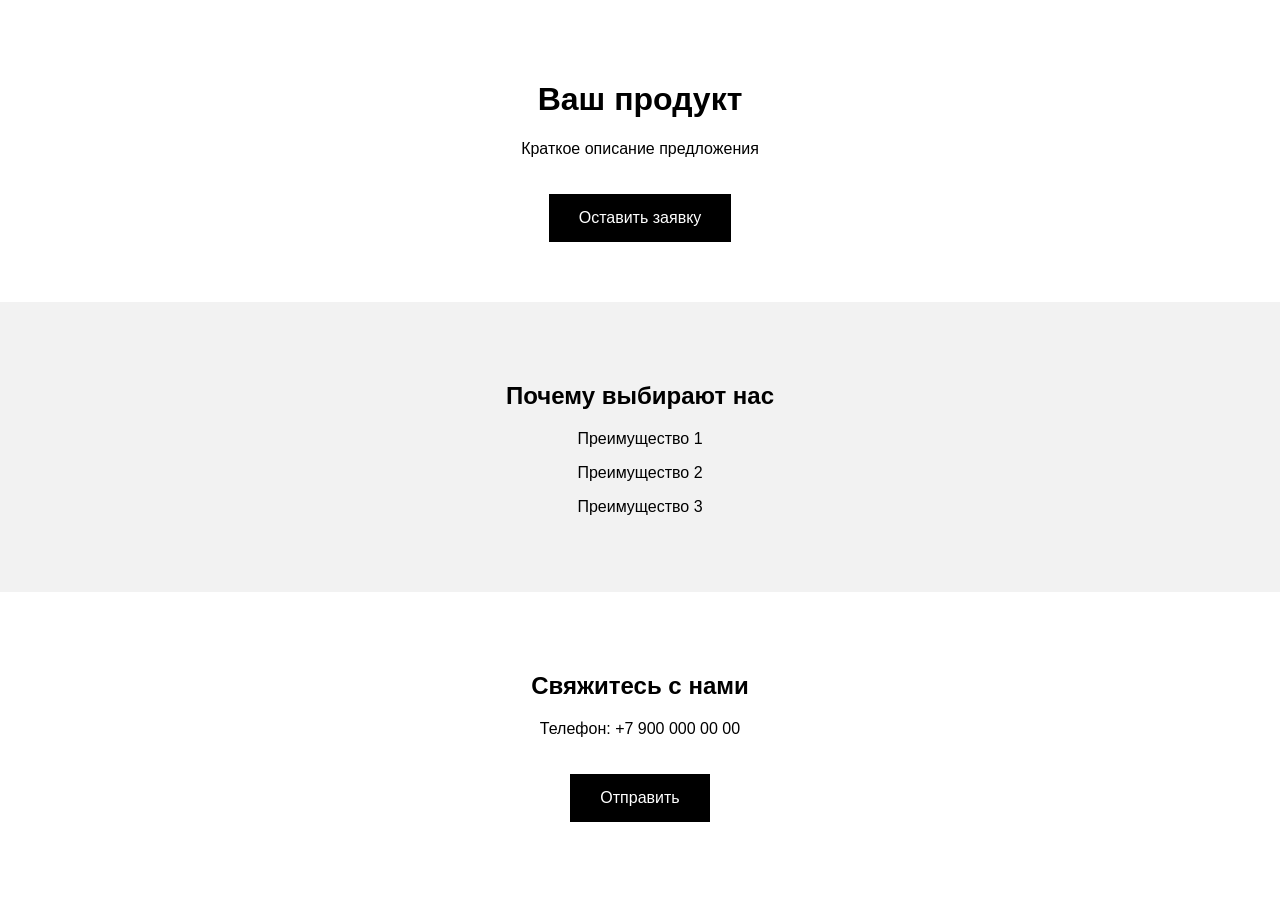
==== index.html @ 3afa010a "Create index.html" ====
<!DOCTYPE html>
<html>
<head>
<meta charset="UTF-8">
<title>Мой лендинг</title>

<!-- Google Analytics -->
<!-- Вставишь сюда код GA -->

<!-- Yandex.Metrika -->
<!-- Вставишь сюда код Метрики -->

<style>
body {
    font-family: Arial, sans-serif;
    margin: 0;
    padding: 0;
    text-align: center;
}
.section {
    padding: 60px 20px;
}
.button {
    background: black;
    color: white;
    padding: 15px 30px;
    text-decoration: none;
    display: inline-block;
    margin-top: 20px;
}
</style>
</head>

<body>

<div class="section">
<h1>Ваш продукт</h1>
<p>Краткое описание предложения</p>
<a href="#contact" class="button">Оставить заявку</a>
</div>

<div class="section" style="background:#f2f2f2;">
<h2>Почему выбирают нас</h2>
<p>Преимущество 1</p>
<p>Преимущество 2</p>
<p>Преимущество 3</p>
</div>

<div class="section" id="contact">
<h2>Свяжитесь с нами</h2>
<p>Телефон: +7 900 000 00 00</p>
<a href="thanks.html" class="button">Отправить</a>
</div>

</body>
</html>
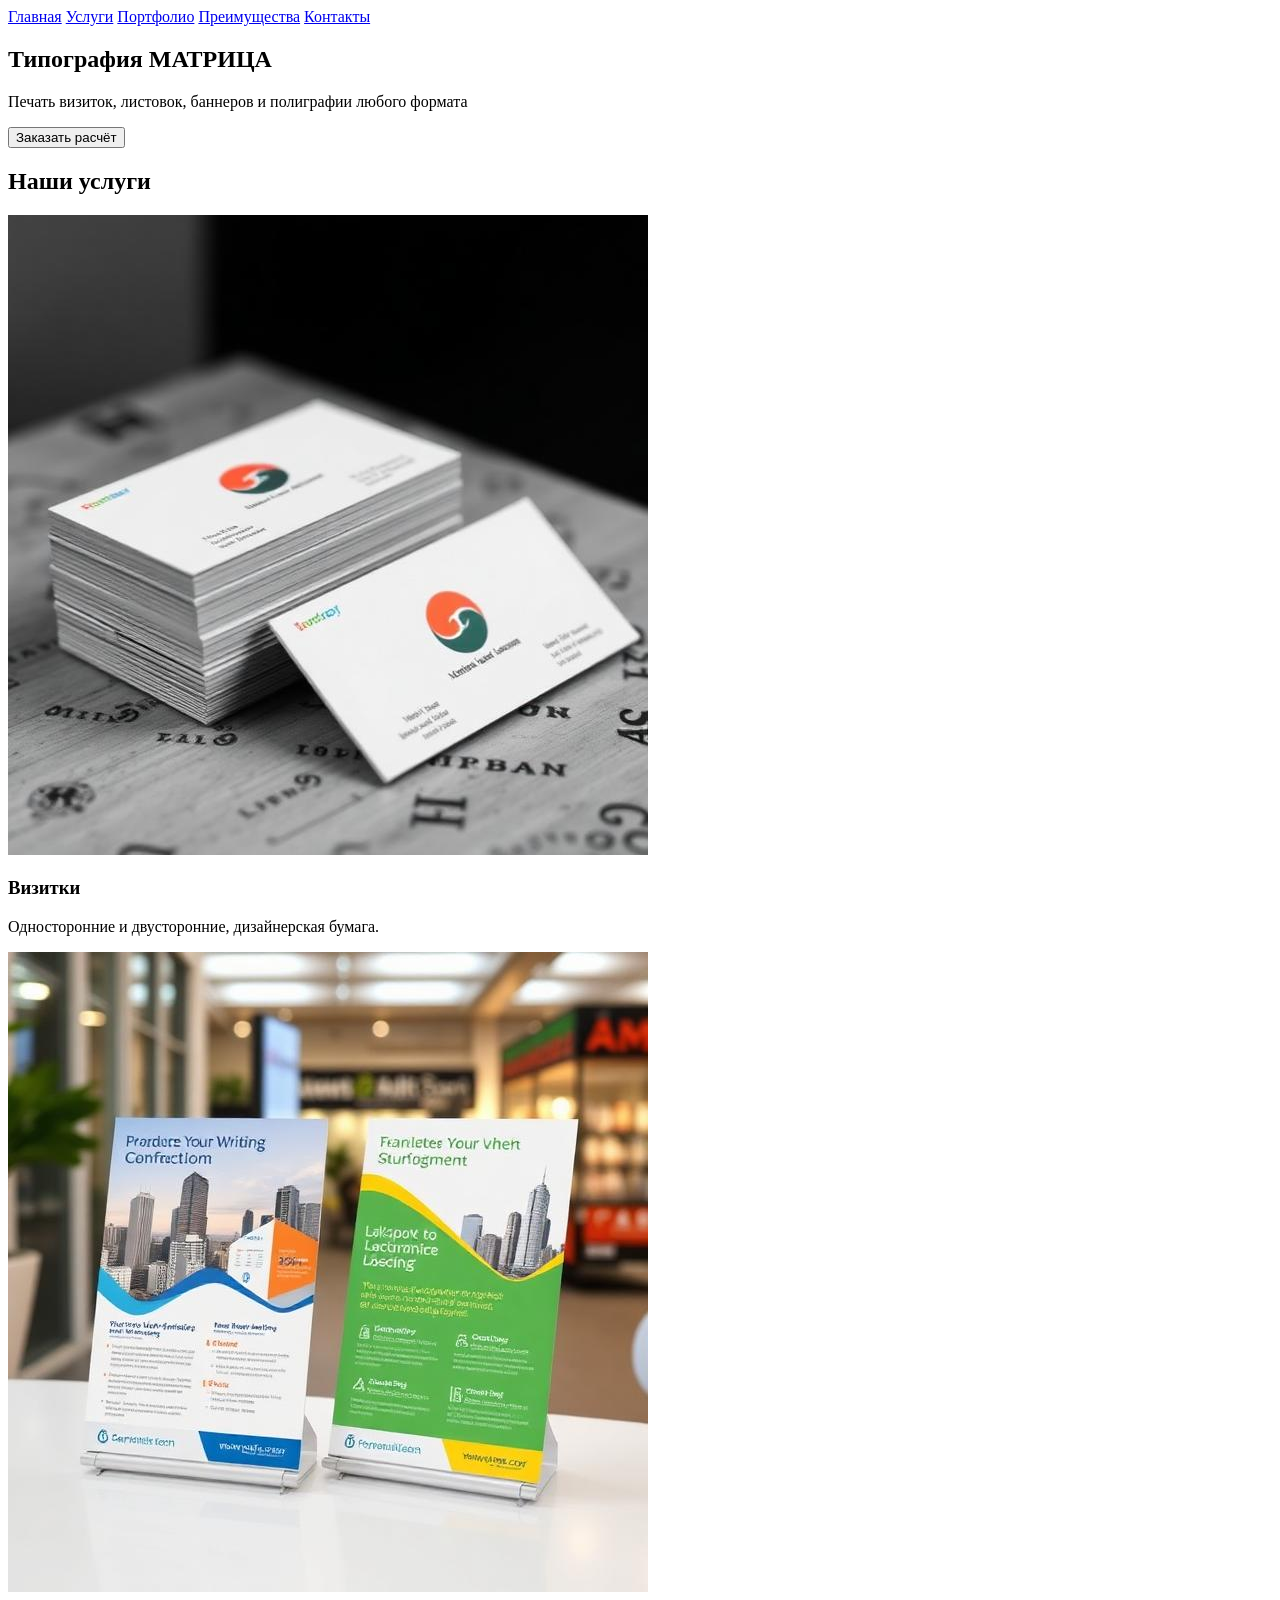
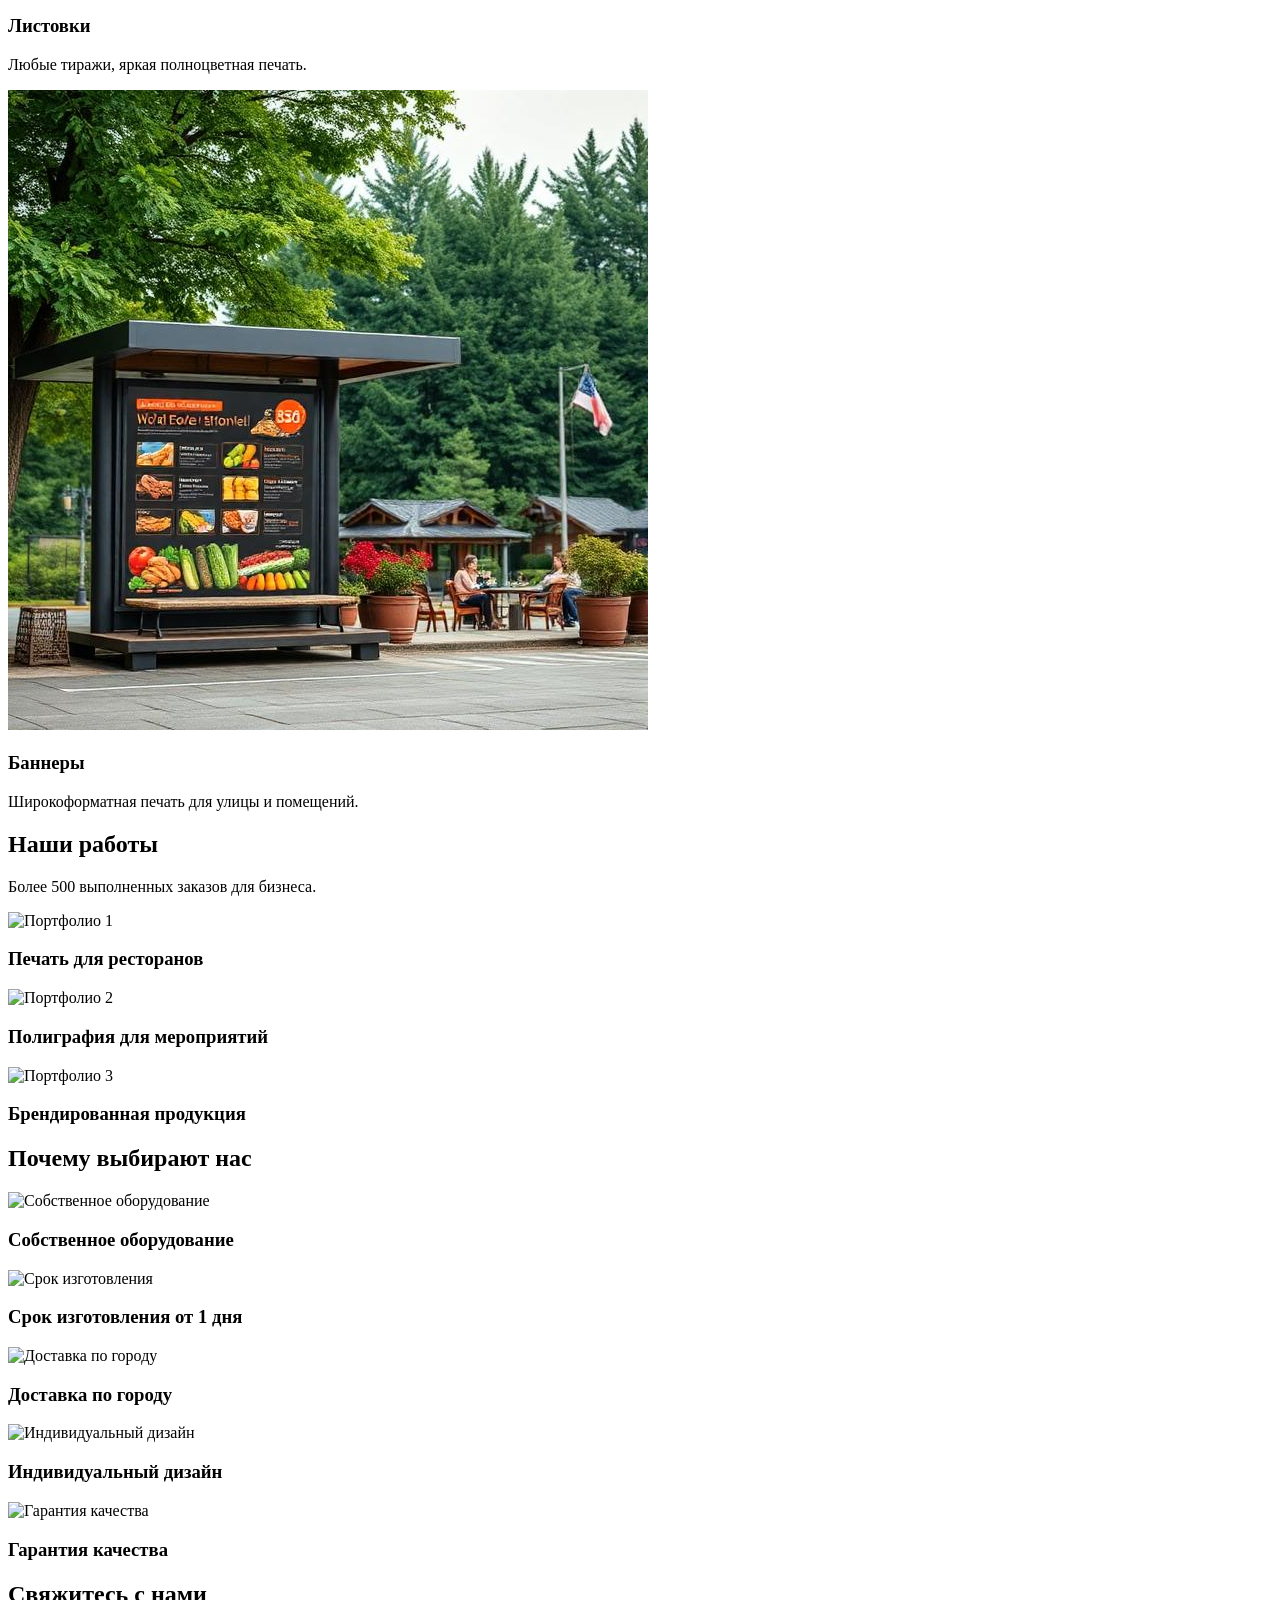
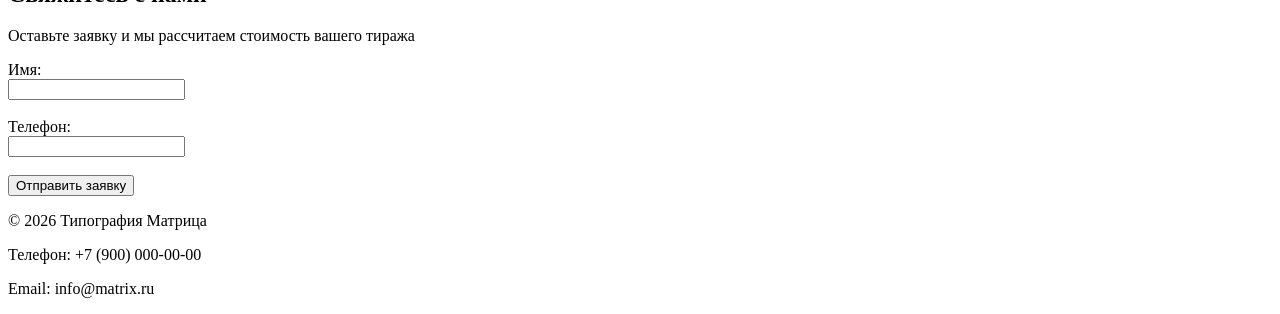
==== commit 95fdde34: "Update index.html" ====
--- a/index.html
+++ b/index.html
@@ -2,55 +2,167 @@
 <html>
 <head>
 <meta charset="UTF-8">
-<title>Мой лендинг</title>
+<title>Типография</title>
+<link rel="stylesheet" href="style.css">
 
-<!-- Google Analytics -->
-<!-- Вставишь сюда код GA -->
+<!-- Google tag (gtag.js) -->
+<script async src="https://www.googletagmanager.com/gtag/js?id=G-FMTGFW9MHW"></script>
+<script>
+  window.dataLayer = window.dataLayer || [];
+  function gtag(){dataLayer.push(arguments);}
+  gtag('js', new Date());
 
-<!-- Yandex.Metrika -->
-<!-- Вставишь сюда код Метрики -->
+  gtag('config', 'G-FMTGFW9MHW');
+</script>
 
-<style>
-body {
-    font-family: Arial, sans-serif;
-    margin: 0;
-    padding: 0;
-    text-align: center;
-}
-.section {
-    padding: 60px 20px;
-}
-.button {
-    background: black;
-    color: white;
-    padding: 15px 30px;
-    text-decoration: none;
-    display: inline-block;
-    margin-top: 20px;
-}
-</style>
+<!-- Yandex.Metrika counter -->
+<script type="text/javascript">
+    (function(m,e,t,r,i,k,a){
+        m[i]=m[i]||function(){(m[i].a=m[i].a||[]).push(arguments)};
+        m[i].l=1*new Date();
+        for (var j = 0; j < document.scripts.length; j++) {if (document.scripts[j].src === r) { return; }}
+        k=e.createElement(t),a=e.getElementsByTagName(t)[0],k.async=1,k.src=r,a.parentNode.insertBefore(k,a)
+    })(window, document,'script','https://mc.yandex.ru/metrika/tag.js?id=107062207', 'ym');
+
+    ym(107062207, 'init', {ssr:true, webvisor:true, clickmap:true, ecommerce:"dataLayer", referrer: document.referrer, url: location.href, accurateTrackBounce:true, trackLinks:true});
+</script>
+<noscript><div><img src="https://mc.yandex.ru/watch/107062207" style="position:absolute; left:-9999px;" alt="" /></div></noscript>
+<!-- /Yandex.Metrika counter -->
 </head>
 
 <body>
 
-<div class="section">
-<h1>Ваш продукт</h1>
-<p>Краткое описание предложения</p>
-<a href="#contact" class="button">Оставить заявку</a>
-</div>
+<!-- ===== ШАПКА ===== -->
+<header>
+    <nav>
+        <a href="#home">Главная</a>
+        <a href="#services">Услуги</a>
+        <a href="#portfolio">Портфолио</a>
+        <a href="#advantages">Преимущества</a>
+        <a href="#contacts">Контакты</a>
+    </nav>
+</header>
 
-<div class="section" style="background:#f2f2f2;">
-<h2>Почему выбирают нас</h2>
-<p>Преимущество 1</p>
-<p>Преимущество 2</p>
-<p>Преимущество 3</p>
-</div>
+<!-- ===== ГЛАВНЫЙ ЭКРАН ===== -->
+<section id="home">
+    <h1>Типография МАТРИЦА</h1>
+    <p>Печать визиток, листовок, баннеров и полиграфии любого формата</p>
+    <a href="thanks.html">
+        <button>Заказать расчёт</button>
+    </a>
+</section>
 
-<div class="section" id="contact">
-<h2>Свяжитесь с нами</h2>
-<p>Телефон: +7 900 000 00 00</p>
-<a href="thanks.html" class="button">Отправить</a>
-</div>
+<!-- ===== УСЛУГИ ===== -->
+<section id="services">
+    <div class="container">
+        <h2>Наши услуги</h2>
+
+        <div class="grid">
+            <div class="card">
+                <img src="images/service1.jpg" alt="Услуга 1">
+                <h3>Визитки</h3>
+                <p>Односторонние и двусторонние, дизайнерская бумага.</p>
+            </div>
+
+            <div class="card">
+                <img src="images/service2.jpg" alt="Услуга 2">
+                <h3>Листовки</h3>
+                <p>Любые тиражи, яркая полноцветная печать.</p>
+            </div>
+
+            <div class="card">
+                <img src="images/service3.jpg" alt="Услуга 3">
+                <h3>Баннеры</h3>
+                <p>Широкоформатная печать для улицы и помещений.</p>
+            </div>
+        </div>
+    </div>
+</section>
+
+<!-- ===== ПОРТФОЛИО ===== -->
+<section id="portfolio">
+     <div class="container">
+        <h2>Наши работы</h2>
+        <p>Более 500 выполненных заказов для бизнеса.</p>
+
+        <div class="grid">
+            <div class="card">
+                <img src="images/portfolio1.jpg" alt="Портфолио 1">
+                <h3>Печать для ресторанов</h3>
+            </div>
+
+            <div class="card">
+                <img src="images/portfolio2.jpg" alt="Портфолио 2">
+                <h3>Полиграфия для мероприятий</h3>
+            </div>
+
+            <div class="card">
+                <img src="images/portfolio3.jpg" alt="Портфолио 3">
+                <h3>Брендированная продукция</h3>
+            </div>
+        </div>
+    </div>
+</section>
+
+<!-- ===== ПРЕИМУЩЕСТВА ===== -->
+<section id="advantages">
+    <div class="container">
+    <h2>Почему выбирают нас</h2>
+    <div class="grid">
+        <div class="card">
+            <img src="images/printer.png" alt="Собственное оборудование">
+            <h3>Собственное оборудование</h3>
+        </div>
+        <div class="card">
+            <img src="images/clock.png" alt="Срок изготовления">
+            <h3>Срок изготовления от 1 дня</h3>
+        </div>
+        <div class="card">
+            <img src="images/delivery.png" alt="Доставка по городу">
+            <h3>Доставка по городу</h3>
+        </div>
+        <div class="card">
+            <img src="images/design.png" alt="Индивидуальный дизайн">
+            <h3>Индивидуальный дизайн</h3>
+        </div>
+        <div class="card">
+            <img src="images/quality.png" alt="Гарантия качества">
+            <h3>Гарантия качества</h3>
+        </div>
+    </div>
+    </div>
+</section>
+
+<!-- ===== ФОРМА / КОНТАКТЫ ===== -->
+<section id="contacts">
+    <div class="container">
+    <h2>Свяжитесь с нами</h2>
+    <p>Оставьте заявку и мы рассчитаем стоимость вашего тиража</p>
+
+    <form action="thanks.html" method="get">
+        <label>
+            Имя:<br>
+            <input type="text" name="name" required>
+        </label>
+        <br><br>
+
+        <label>
+            Телефон:<br>
+            <input type="tel" name="phone" required>
+        </label>
+        <br><br>
+
+        <button type="submit">Отправить заявку</button>
+    </form>
+    </div>
+</section>
+
+<!-- ===== ПОДВАЛ ===== -->
+<footer>
+    <p>© 2026 Типография Матрица</p>
+    <p>Телефон: +7 (900) 000-00-00</p>
+    <p>Email: info@matrix.ru</p>
+</footer>
 
 </body>
 </html>
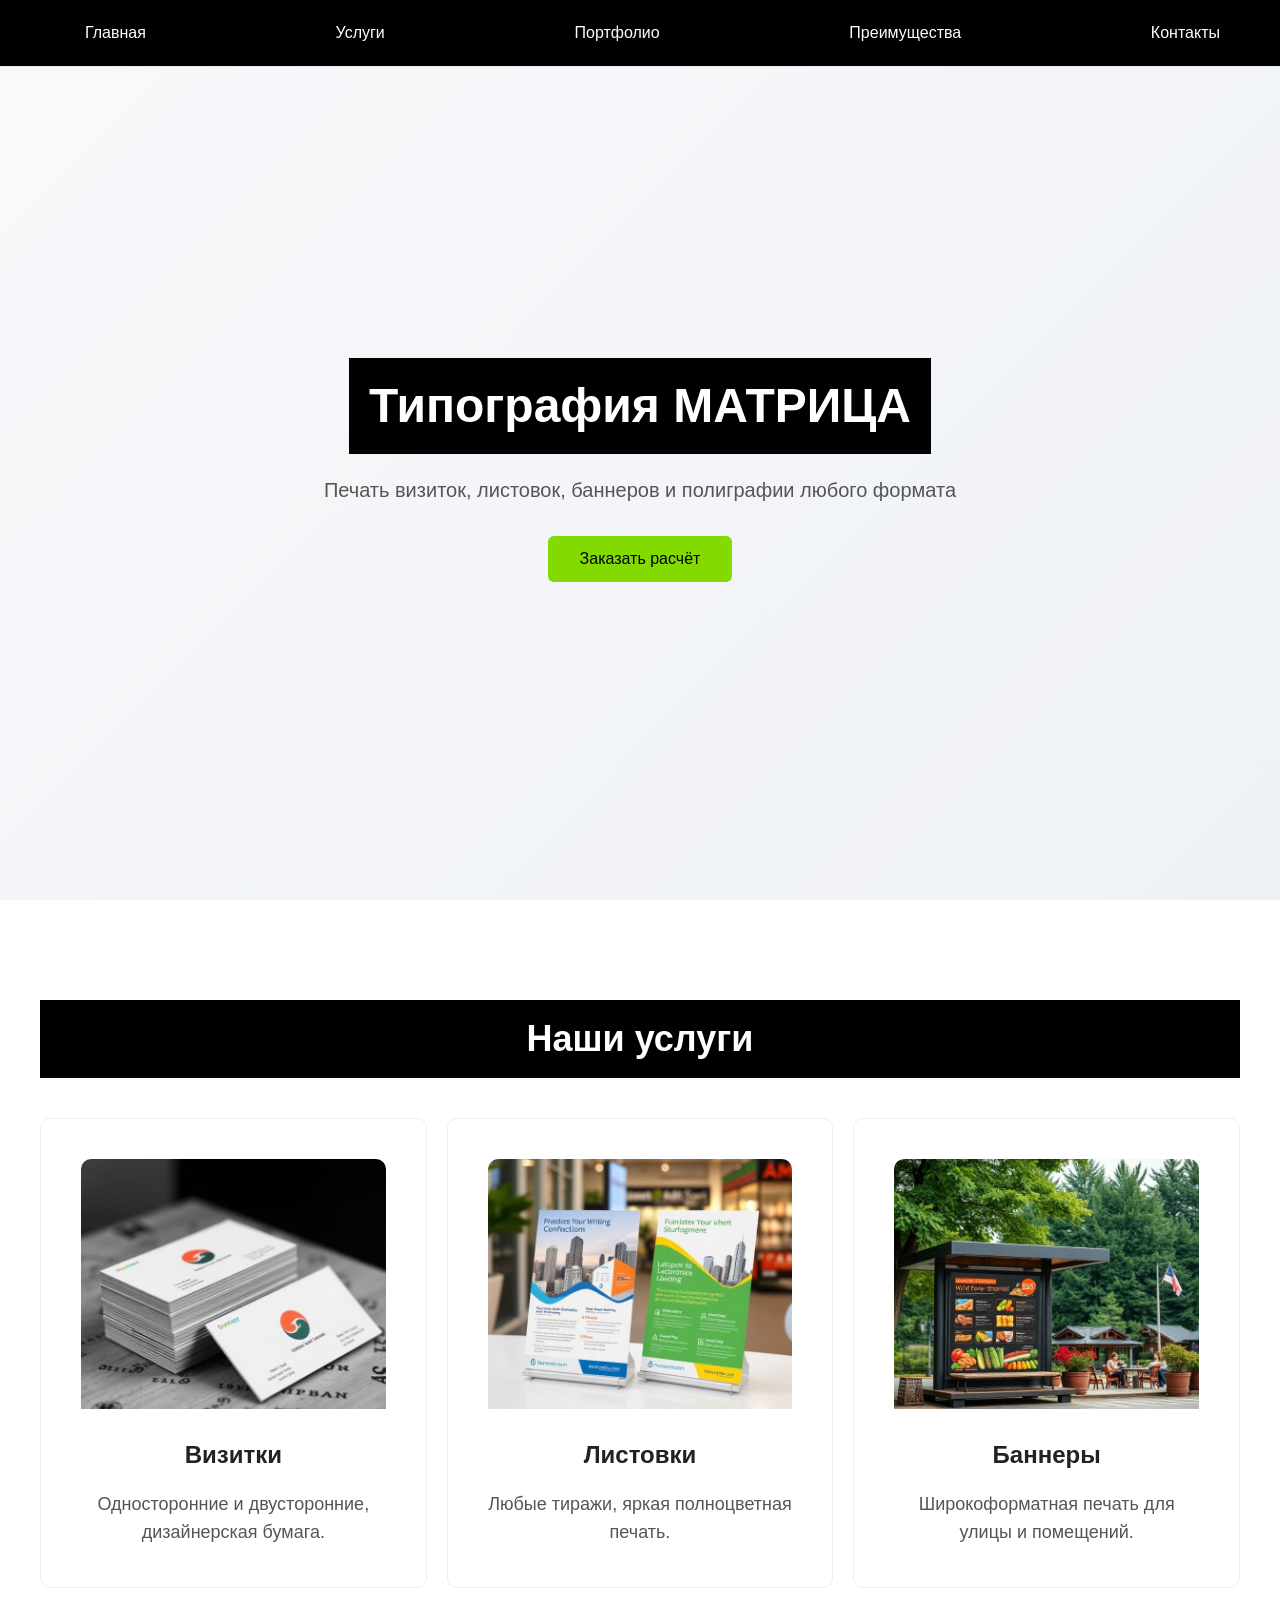
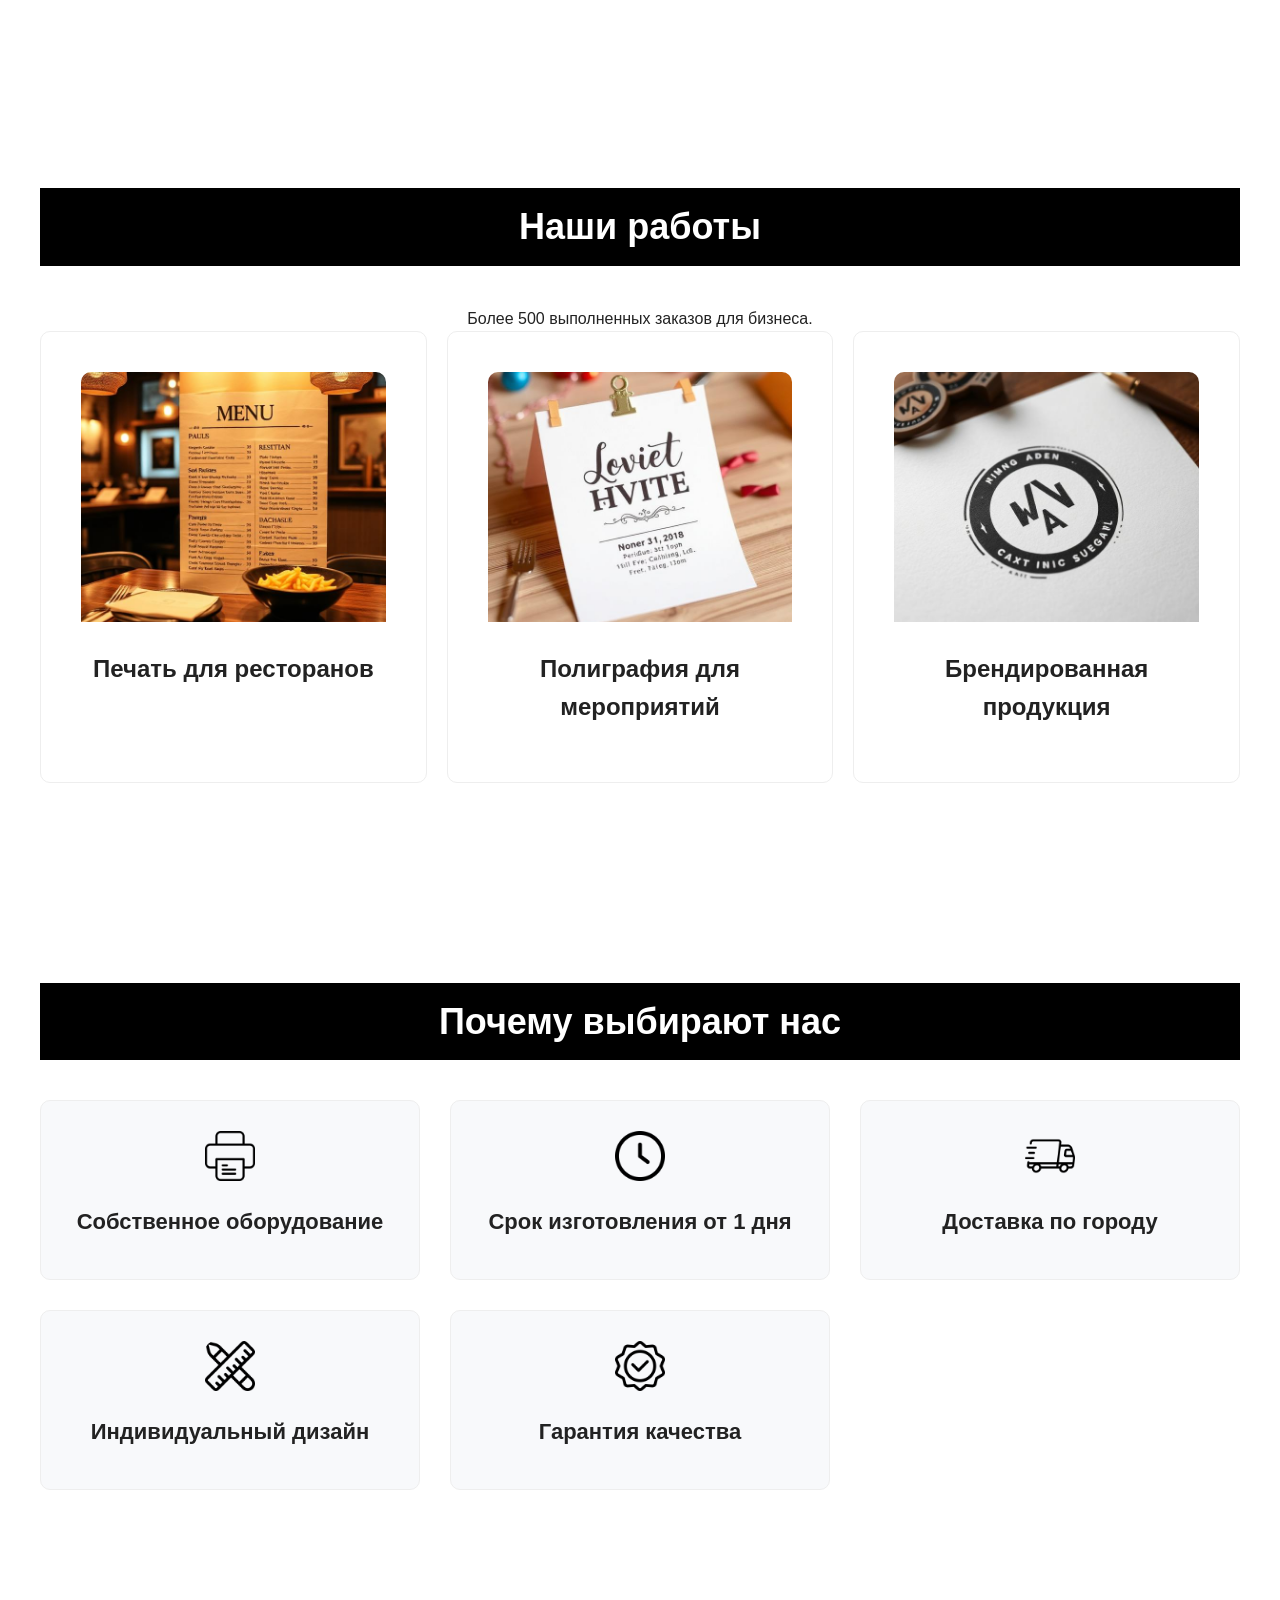
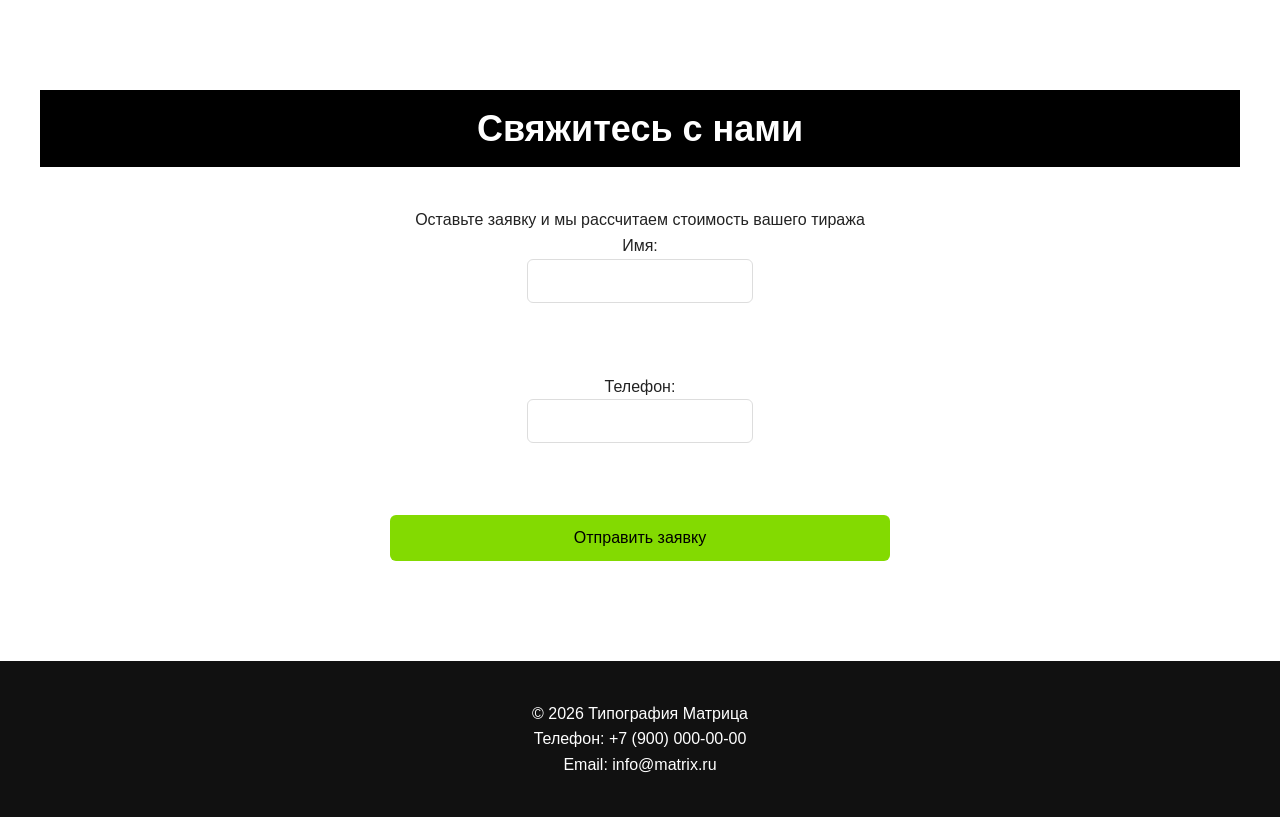
==== commit 0be74b4a: "Update index.html" ====
--- a/index.html
+++ b/index.html
@@ -47,7 +47,7 @@
 <section id="home">
     <h1>Типография МАТРИЦА</h1>
     <p>Печать визиток, листовок, баннеров и полиграфии любого формата</p>
-    <a href="thanks.html">
+    <a href="#contacts">
         <button>Заказать расчёт</button>
     </a>
 </section>
--- a/style.css
+++ b/style.css
@@ -0,0 +1,243 @@
+/* ===== СБРОС ===== */
+* {
+    margin: 0;
+    padding: 0;
+    box-sizing: border-box;
+}
+
+html {
+    scroll-behavior: smooth;
+}
+
+body {
+    font-family: Arial, sans-serif;
+    line-height: 1.6;
+    color: #222;
+    background: #ffffff;
+    margin: 0;
+    padding: 0;
+    text-align: center;
+}
+
+/* ===== КОНТЕЙНЕР ===== */
+section {
+    padding: 100px 20px;
+}
+
+.container {
+    max-width: 1200px;
+    margin: 0 auto;
+}
+
+/* ===== ШАПКА ===== */
+header {
+    position: fixed;
+    width: 100%;
+    top: 0;
+    background: black;
+
+    border-bottom: 1px solid #eee;
+    z-index: 1000;
+}
+
+nav {
+    max-width: 1200px;
+    margin: 0 auto;
+    padding: 20px;
+    display: flex;
+    justify-content: space-between;
+    align-items: center;
+}
+
+nav a {
+    text-decoration: none;
+    color: white;
+    margin-left: 25px;
+    font-weight: 500;
+    transition: 0.3s;
+}
+
+nav a:hover {
+    color: rgba(131, 218, 001);
+}
+
+#home {
+    padding-top: 140px;
+}
+
+/* ===== ГЛАВНЫЙ ЭКРАН ===== */
+#home {
+    min-height: 100vh;
+    display: flex;
+    flex-direction: column; 
+    align-items: center;
+    justify-content: center;
+    text-align: center;
+    background: linear-gradient(135deg, #f8f9fb, #eef1f5);
+}
+
+#home h1 {
+    color: white;
+    font-size: 48px;
+    margin-bottom: 20px;
+    background-color: rgb(0, 0, 0);
+    padding: 10px 20px; 
+}
+
+#home p {
+    font-size: 20px;
+    margin-bottom: 30px;
+    color: #555;
+}
+
+/* ===== КНОПКИ ===== */
+button {
+    padding: 14px 32px;
+    background: rgba(131, 218, 001);
+    color: black;
+    border: none;
+    cursor: pointer;
+    font-size: 16px;
+    border-radius: 6px;
+    transition: 0.3s ease;
+}
+
+button:hover {
+    background: rgb(196, 255, 108);
+}
+
+/* ===== ЗАГОЛОВКИ ===== */
+h2 {
+    color: white;
+    font-size: 36px;
+    margin-bottom: 40px;
+    text-align: center;
+    background-color: black; 
+    padding: 10px 20px; 
+}
+
+h3 {
+    margin-bottom: 10px;
+}
+
+#services .grid,
+#portfolio .grid {
+    display: grid;
+    grid-template-columns: repeat(auto-fit, minmax(300px, 1fr));
+    gap: 20px;
+}
+
+.card {
+    padding: 40px; 
+    border: 1px solid #eee;
+    border-radius: 10px;
+    transition: 0.3s;
+}
+
+.card:hover {
+    box-shadow: 0 15px 30px rgba(0,0,0,0.1); 
+}
+
+.card img {
+    width: 100%;
+    border-radius: 10px 10px 0 0;
+    margin-bottom: 20px;
+    object-fit: cover;
+    height: 250px; 
+}
+
+.card h3 {
+    font-size: 24px; 
+    margin-bottom: 15px;
+}
+
+.card p {
+    color: #555;
+    font-size: 18px; 
+}
+
+/* ===== КАРТОЧКИ ПРЕИМУЩЕСТВ ===== */
+#advantages .grid {
+    display: grid;
+    grid-template-columns: repeat(3, 1fr); 
+    gap: 30px;
+}
+
+#advantages .card {
+    background: #f8f9fb;
+    padding: 30px;
+    border-radius: 10px;
+    text-align: center;
+    transition: 0.3s;
+}
+
+#advantages .card:hover {
+    box-shadow: 0 10px 25px rgba(0,0,0,0.08);
+}
+
+#advantages .card img {
+    width: 50px;
+    height: 50px;         
+    object-fit: contain;   
+    border-radius: 10px 10px 0 0;
+    margin-bottom: 15px;
+}
+
+#advantages .card h3 {
+    font-size: 22px;
+    margin-bottom: 10px;
+}
+
+#advantages .card p {
+    font-size: 16px;
+    color: #555;
+}
+
+/* ===== ФОРМА ===== */
+form {
+    max-width: 500px;
+    margin: 0 auto;
+    display: flex;
+    flex-direction: column;
+}
+
+input {
+    padding: 12px;
+    margin-bottom: 20px;
+    border: 1px solid #ddd;
+    border-radius: 6px;
+    font-size: 16px;
+}
+
+input:focus {
+    outline: none;
+    border-color: #ff4d4d;
+}
+
+/* ===== ПОДВАЛ ===== */
+footer {
+    background: #111;
+    color: white;
+    text-align: center;
+    padding: 40px 20px;
+}
+
+/* ===== АДАПТИВ ===== */
+@media (max-width: 768px) {
+
+    #home h1 {
+        font-size: 32px;
+    }
+
+    h2 {
+        font-size: 28px;
+    }
+
+    nav {
+        flex-direction: column;
+    }
+
+    nav a {
+        margin: 10px 0;
+    }
+}
